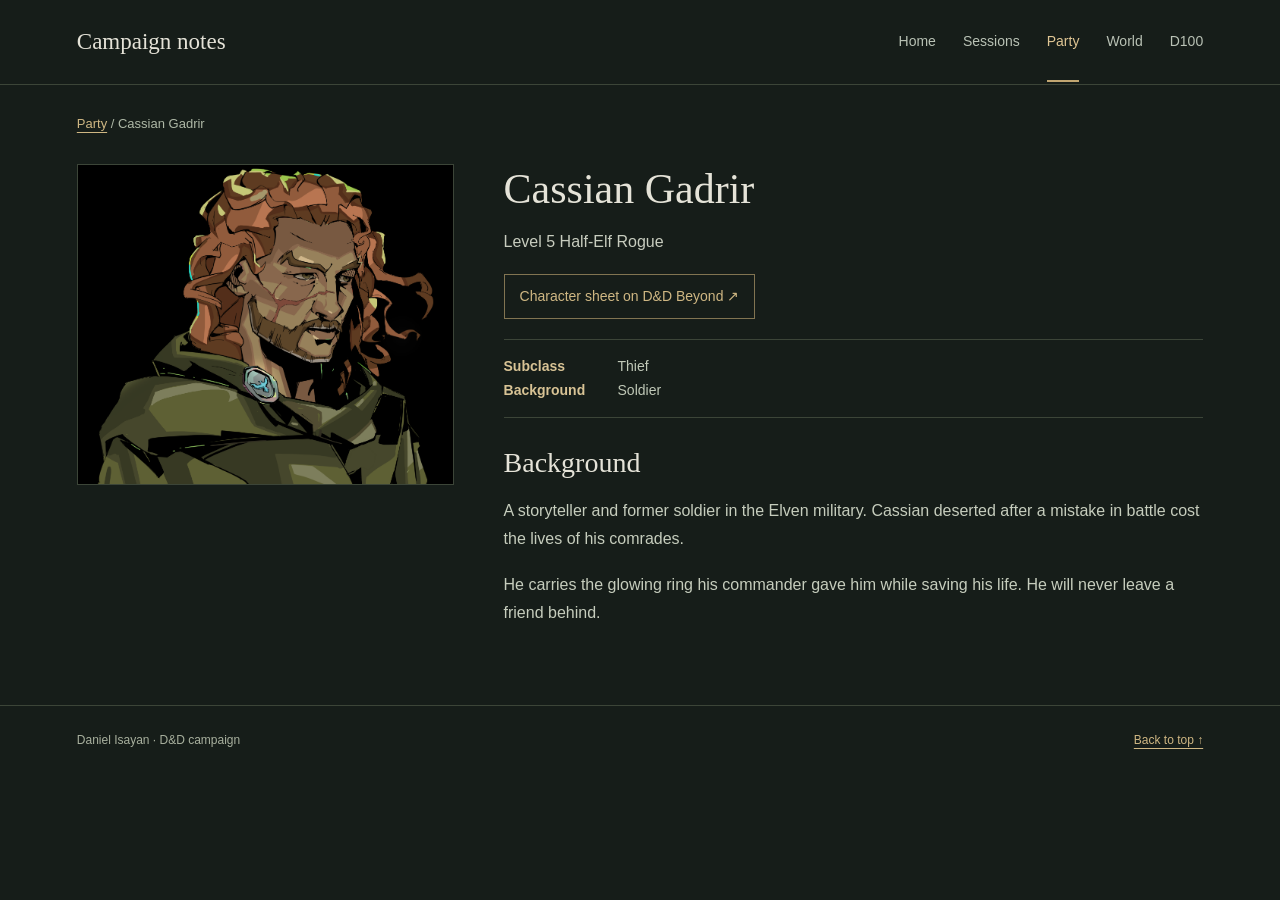
==== cassian.html @ f4b13ec2 "Build D&D campaign website" ====
<!DOCTYPE html>
<html lang="en">
  <head>
    <meta charset="utf-8">
    <meta name="viewport" content="width=device-width, initial-scale=1">
    <meta name="description" content="Cassian Gadrir: Half-Elf Rogue, character sheet, and background.">
    <title>Cassian Gadrir | Campaign notes</title>
    <link rel="stylesheet" href="css/styles.css">
  </head>
  <body id="top">
    <a class="skip-link" href="#main">Skip to content</a>
    <header class="site-header">
      <div class="container header-inner">
        <a class="brand" href="index.html">Campaign notes</a>
        <nav aria-label="Main navigation">
          <a href="index.html">Home</a>
          <a href="sessions.html">Sessions</a>
          <a href="characters.html" aria-current="page">Party</a>
          <a href="world.html">World</a>
          <a href="d100.html">D100</a>
        </nav>
      </div>
    </header>

    <main id="main" class="container">
      <p class="breadcrumb"><a href="characters.html">Party</a> / Cassian Gadrir</p>
      <div class="profile-layout">
        <aside class="profile-portrait">
          <a href="images/cassian-gradir.png" title="View Cassian's full portrait">
            <img src="images/cassian-gradir.png" alt="Cassian with long red hair, a facial scar, and a green cloak." width="3945" height="3361">
          </a>
        </aside>
        <article class="profile-content">
          <h1>Cassian Gadrir</h1>
          <p class="profile-class">Level 5 Half-Elf Rogue</p>
          <p><a class="sheet-link" href="https://www.dndbeyond.com/characters/160245612" target="_blank" rel="noopener noreferrer">Character sheet on D&amp;D Beyond ↗</a></p>
          <dl class="sheet-facts">
            <dt>Subclass</dt><dd>Thief</dd>
            <dt>Background</dt><dd>Soldier</dd>
          </dl>
          <section>
            <h2>Background</h2>
            <p>A storyteller and former soldier in the Elven military. Cassian deserted after a mistake in battle cost the lives of his comrades.</p>
            <p>He carries the glowing ring his commander gave him while saving his life. He will never leave a friend behind.</p>
          </section>
        </article>
      </div>
    </main>

    <footer class="site-footer">
      <div class="container">
        <p>Daniel Isayan · D&amp;D campaign</p>
        <a href="#top">Back to top ↑</a>
      </div>
    </footer>
  </body>
</html>
---- css/styles.css ----
/* Shared styles. Plain HTML, local images, and no framework. */
* { box-sizing: border-box; }
html { scroll-behavior: smooth; }
body {
  margin: 0;
  background: #161d19;
  color: #e5e3d8;
  font: 16px/1.75 Arial, Helvetica, sans-serif;
}
a { color: #cfb783; text-underline-offset: 4px; }
a:hover { color: #fff0c9; }
a:focus-visible, button:focus-visible {
  outline: 3px solid #eac989;
  outline-offset: 5px;
}
h1, h2, h3 { font-family: Georgia, 'Times New Roman', serif; font-weight: normal; line-height: 1.2; }
h1 { font-size: 46px; margin: 0 0 14px; }
h2 { font-size: 28px; margin: 0 0 18px; }
h3 { font-size: 22px; margin: 0 0 12px; }
p { margin: 0 0 18px; }
ul { padding-left: 22px; }
li { margin-bottom: 9px; }
img { display: block; max-width: 100%; height: auto; }
figure { margin: 0; }
figcaption { padding: 12px 0; color: #afb8aa; font-size: 13px; }
hr { border: 0; border-top: 1px solid #3c4538; margin: 28px 0; }
.container { width: 88%; max-width: 1160px; margin: 0 auto; }
.intro { color: #b9c2b5; font-size: 17px; }
.small-note, .source-note { font-size: 13px; color: #b2bba9; }
.skip-link { position: absolute; top: -100px; left: 20px; z-index: 10; padding: 12px; background: #161d19; }
.skip-link:focus { top: 12px; }

/* Navigation shared by every page. */
.site-header { border-bottom: 1px solid #3c4538; }
.header-inner { display: flex; align-items: center; justify-content: space-between; gap: 24px; min-height: 84px; }
.brand { font: 23px Georgia, serif; color: #e5e3d8; text-decoration: none; white-space: nowrap; }
.site-header nav { display: flex; gap: 27px; }
.site-header nav a { padding: 27px 0; color: #b9c2b5; font-size: 14px; text-decoration: none; border-bottom: 2px solid transparent; }
.site-header nav a[aria-current] { color: #e0c694; border-bottom-color: #c1a671; }
.page-heading { padding: 44px 0 26px; }
.page-heading p:last-child { margin-bottom: 0; }

/* Home: current notes beside the actual campaign sketch. */
.home-layout { display: flex; align-items: flex-start; gap: 58px; padding: 12px 0 34px; }
.current-notes { width: 47%; }
.current-notes > ul { color: #c9cebf; margin-top: 0; }
.next-session { padding: 18px 0 0 20px; margin: 24px 0; border-left: 2px solid #b99e6a; }
.next-session p { color: #c9cebf; }
.plain-links { list-style: none; padding: 0; margin-bottom: 0; }
.map-preview { width: 53%; padding: 14px 14px 0; background: #242b22; border: 1px solid #4d5140; }
.map-preview img { width: 100%; height: 490px; object-fit: cover; object-position: center 80%; }
.home-party { margin: 12px 0 54px; padding-top: 32px; border-top: 1px solid #3c4538; }
.portrait-row { display: flex; gap: 20px; }
.portrait-row > a { width: 20%; font-size: 14px; text-decoration: none; }
.portrait-row img { width: 100%; height: 170px; object-fit: cover; object-position: center 25%; border: 1px solid #3c4538; }
.portrait-row span { display: block; padding-top: 10px; }

/* Session notebook. */
.jump-links { display: flex; flex-wrap: wrap; gap: 10px 22px; padding: 13px 0; margin-bottom: 30px; border-top: 1px solid #3c4538; border-bottom: 1px solid #3c4538; }
.jump-links a { font-size: 14px; }
.journal-layout { display: flex; align-items: flex-start; gap: 52px; margin-bottom: 40px; }
.journal-layout > div { width: 68%; }
.journal-entry { margin: 0 0 28px; padding-bottom: 16px; border-bottom: 1px solid #3c4538; scroll-margin-top: 25px; }
.journal-entry ul { color: #c9cebf; }
.journal-entry h2 { font-size: 29px; }
.journal-layout > .lore-box { width: 32%; padding: 24px; background: #20291f; border-top: 2px solid #817451; }
.lore-box h2 { font-size: 23px; }
dt { margin-top: 20px; font-weight: bold; color: #d8c395; }
dd { margin: 3px 0 20px; color: #c0c8b7; }
.lore-box { font-size: 14px; }
.status-label { font-size: 12px; color: #cfb783; margin-bottom: 8px; }

/* Party directory and separate character pages. */
.character-grid { display: flex; flex-wrap: wrap; gap: 38px 26px; margin: 10px 0 60px; }
.character-card { width: calc(33.33% - 18px); }
.character-card img { width: 100%; height: 310px; object-fit: cover; object-position: center 25%; border: 1px solid #3c4538; }
.character-card a:hover img, .portrait-row a:hover img { opacity: 0.85; }
.character-info { padding: 20px 0; border-bottom: 1px solid #3c4538; }
.character-info h2 { font-size: 28px; margin-bottom: 10px; }
.character-info h2 a { color: #e5e3d8; text-decoration: none; }
.character-info p { margin-bottom: 8px; }
.character-info > a { font-size: 14px; }
.breadcrumb { margin: 28px 0; color: #aeb8a6; font-size: 13px; }
.profile-layout { display: flex; align-items: flex-start; gap: 50px; margin-bottom: 60px; }
.profile-portrait { width: 35%; }
.profile-portrait img { width: 100%; height: auto; border: 1px solid #3c4538; }
.profile-content { width: 65%; max-width: 710px; }
.profile-content h1 { font-size: 42px; }
.profile-class { color: #c8cdbf; margin-bottom: 18px; }
.sheet-link { display: inline-block; padding: 9px 15px; border: 1px solid #817451; text-decoration: none; font-size: 14px; }
.sheet-link:hover { background: #2d3528; }
.sheet-facts { display: flex; flex-wrap: wrap; gap: 0 14px; padding: 14px 0; margin: 20px 0 28px; border-top: 1px solid #3c4538; border-bottom: 1px solid #3c4538; font-size: 14px; }
.sheet-facts dt { width: 100px; margin: 0; }
.sheet-facts dd { width: calc(100% - 114px); margin: 0; }
.profile-content section { margin-top: 28px; }
.profile-content section p { color: #c6cdbd; }

/* Map and setting notes. The full scan remains available through the image link. */
.world-layout { display: flex; align-items: flex-start; gap: 40px; margin: 8px 0 40px; }
.world-map { width: 48%; padding: 12px 12px 0; background: #252c22; border: 1px solid #4d5140; }
.world-map img { width: 100%; height: auto; }
.region-notes { width: 52%; }
.region-notes section { padding-bottom: 20px; margin-bottom: 25px; border-bottom: 1px solid #3c4538; }
.region-notes h2 { font-size: 26px; }
.region-notes p, .region-notes li { color: #c6cdbd; font-size: 15px; }
.field-note { padding-left: 16px; border-left: 2px solid #9c895f; font-style: italic; }
.northern-notes { max-width: 800px; margin: 0 0 50px; padding-top: 28px; border-top: 1px solid #3c4538; }

/* Oswaldo's roller and source table. */
.button, button {
  display: inline-block;
  padding: 11px 20px;
  border: 1px solid #c7ab76;
  background: #c7ab76;
  color: #18211a;
  font: bold 14px/1.7 Arial, Helvetica, sans-serif;
  cursor: pointer;
}
button:hover { background: #e0c592; color: #18211a; }
button:disabled { color: #929c89; background: #273026; border-color: #4b5442; cursor: not-allowed; }
.secondary-button { color: #dbc38e; background: transparent; border-color: #796e4d; }
.roller-layout { display: flex; gap: 30px; align-items: flex-start; margin: 12px 0 42px; }
.roller-panel { width: 65%; padding: 28px; background: #202a20; border: 1px solid #656146; }
.roller-panel h2 { font-size: 26px; }
.result-box { display: flex; gap: 24px; align-items: center; min-height: 150px; padding: 20px 0; }
#roll-number { min-width: 100px; font: 64px/1 Georgia, serif; color: #e7c88d; text-align: center; }
#roll-effect { margin: 0; color: #d1d6c9; font-size: 14px; }
.roller-actions { display: flex; flex-wrap: wrap; gap: 12px; margin-top: 24px; }
.meter-label { display: block; margin-top: 15px; font-size: 12px; color: #b8c2b0; }
meter, progress { display: block; width: 100%; height: 14px; margin: 8px 0; accent-color: #caae78; }
.table-status { width: 35%; padding: 12px 0; }
.table-status h2 { font-size: 34px; margin-bottom: 14px; }
.table-status p { color: #b9c3b4; font-size: 14px; }
.table-status label { font-size: 13px; }
.table-status a { font-size: 14px; }
.table-wrap { margin: 0 0 40px; }
table { width: 100%; border-collapse: collapse; font-size: 14px; }
caption { padding: 0 0 18px; color: #b9c3b4; text-align: left; font-size: 13px; }
th, td { padding: 16px 20px; border-bottom: 1px solid #3c4538; text-align: left; vertical-align: top; }
thead { color: #ddc492; background: #273026; }
tbody th { width: 94px; color: #e1c594; font: normal 21px Georgia, serif; }
tbody td { color: #c5cdbf; }
tbody tr:nth-child(even) { background: #1c241d; }
tbody tr:target { background: #37402b; outline: 2px solid #baa071; }
.unwritten td { font-style: italic; color: #adb8a4; }
.site-footer { padding: 24px 0; border-top: 1px solid #3c4538; font-size: 12px; color: #a8b09e; }
.site-footer .container { display: flex; align-items: flex-start; justify-content: space-between; gap: 18px; }
.site-footer p { margin: 0; }

/* Stacked layouts on smaller screens. */
@media (max-width: 850px) {
  .home-layout, .journal-layout, .world-layout { gap: 28px; }
  .header-inner { gap: 18px; }
  .site-header nav { gap: 18px; }
  .character-card { width: calc(50% - 13px); }
  .profile-layout { gap: 28px; }
  .profile-content h1 { font-size: 36px; }
  .portrait-row { flex-wrap: wrap; gap: 22px; }
  .portrait-row > a { width: calc(33.33% - 15px); }
}
@media (max-width: 680px) {
  .header-inner { display: block; padding-top: 18px; }
  .brand { font-size: 22px; }
  .site-header nav { justify-content: space-between; gap: 12px; }
  .site-header nav a { padding: 14px 0; font-size: 13px; }
  .container { width: 90%; }
  .page-heading { padding-top: 32px; }
  h1 { font-size: 38px; }
  .home-layout, .journal-layout, .world-layout, .profile-layout, .roller-layout { display: block; }
  .current-notes, .map-preview, .journal-layout > div, .journal-layout > .lore-box, .world-map, .region-notes, .profile-portrait, .profile-content, .roller-panel, .table-status { width: 100%; }
  .map-preview { margin-top: 30px; }
  .map-preview img { height: 370px; }
  .world-map { margin-bottom: 35px; }
  .profile-portrait { max-width: 350px; margin-bottom: 28px; }
  .profile-content h1 { font-size: 36px; }
  .profile-content { max-width: none; }
  .table-status { margin-top: 25px; }
  .journal-layout > .lore-box { margin-top: 28px; }
}
@media (max-width: 430px) {
  .portrait-row > a { width: calc(50% - 11px); }
  .portrait-row img { height: 150px; }
  .character-card { width: 100%; }
  .character-card img { height: 340px; }
  .roller-panel { padding: 22px 18px; }
  .result-box { gap: 14px; align-items: flex-start; }
  #roll-number { min-width: 65px; font-size: 50px; }
  th, td { padding: 14px 10px; }
  tbody th { width: 65px; }
}
@media (prefers-reduced-motion: reduce) {
  html { scroll-behavior: auto; }
}
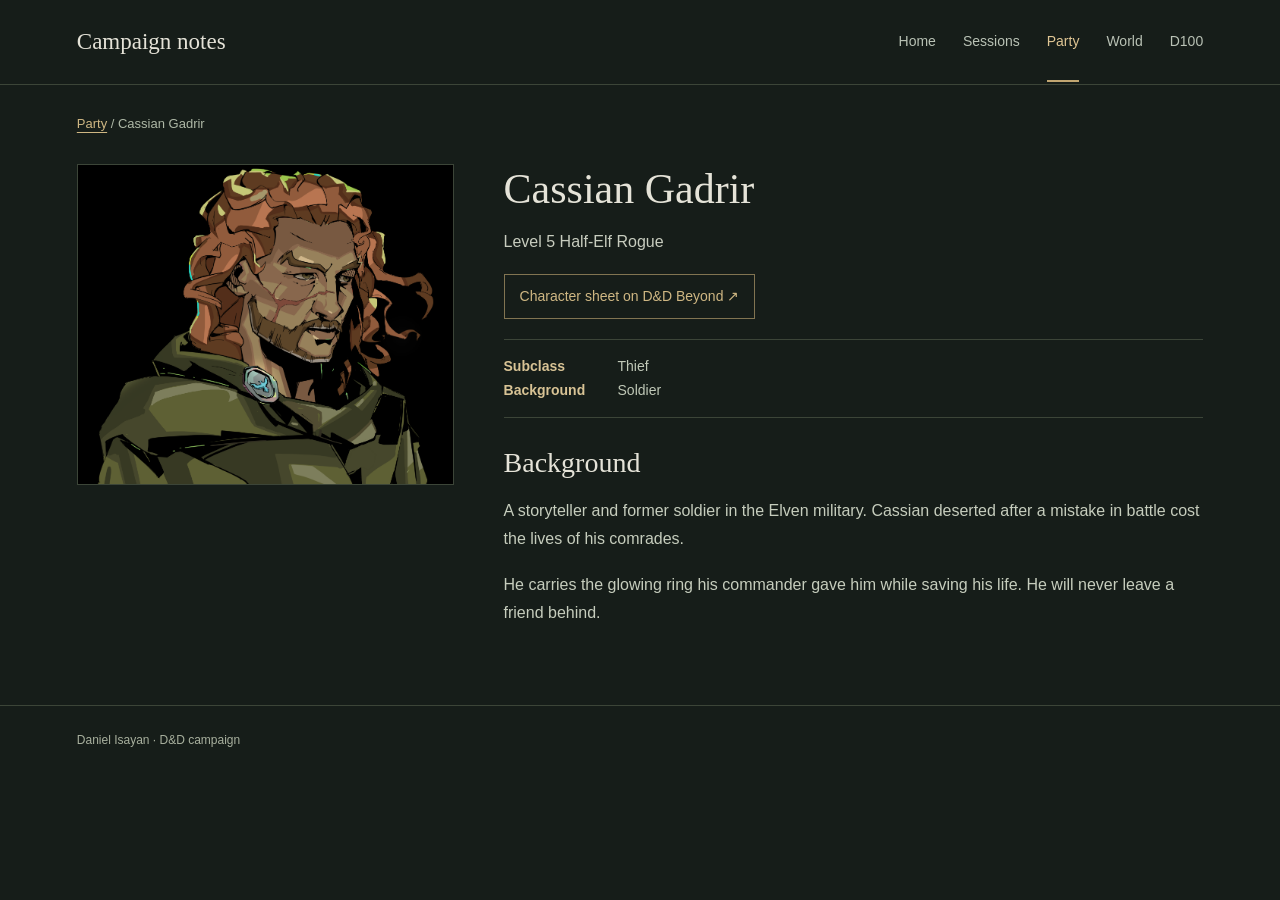
==== commit fefe8b0f: "Restore D100 list and simplify footers" ====
--- a/cassian.html
+++ b/cassian.html
@@ -50,7 +50,6 @@
     <footer class="site-footer">
       <div class="container">
         <p>Daniel Isayan · D&amp;D campaign</p>
-        <a href="#top">Back to top ↑</a>
       </div>
     </footer>
   </body>
